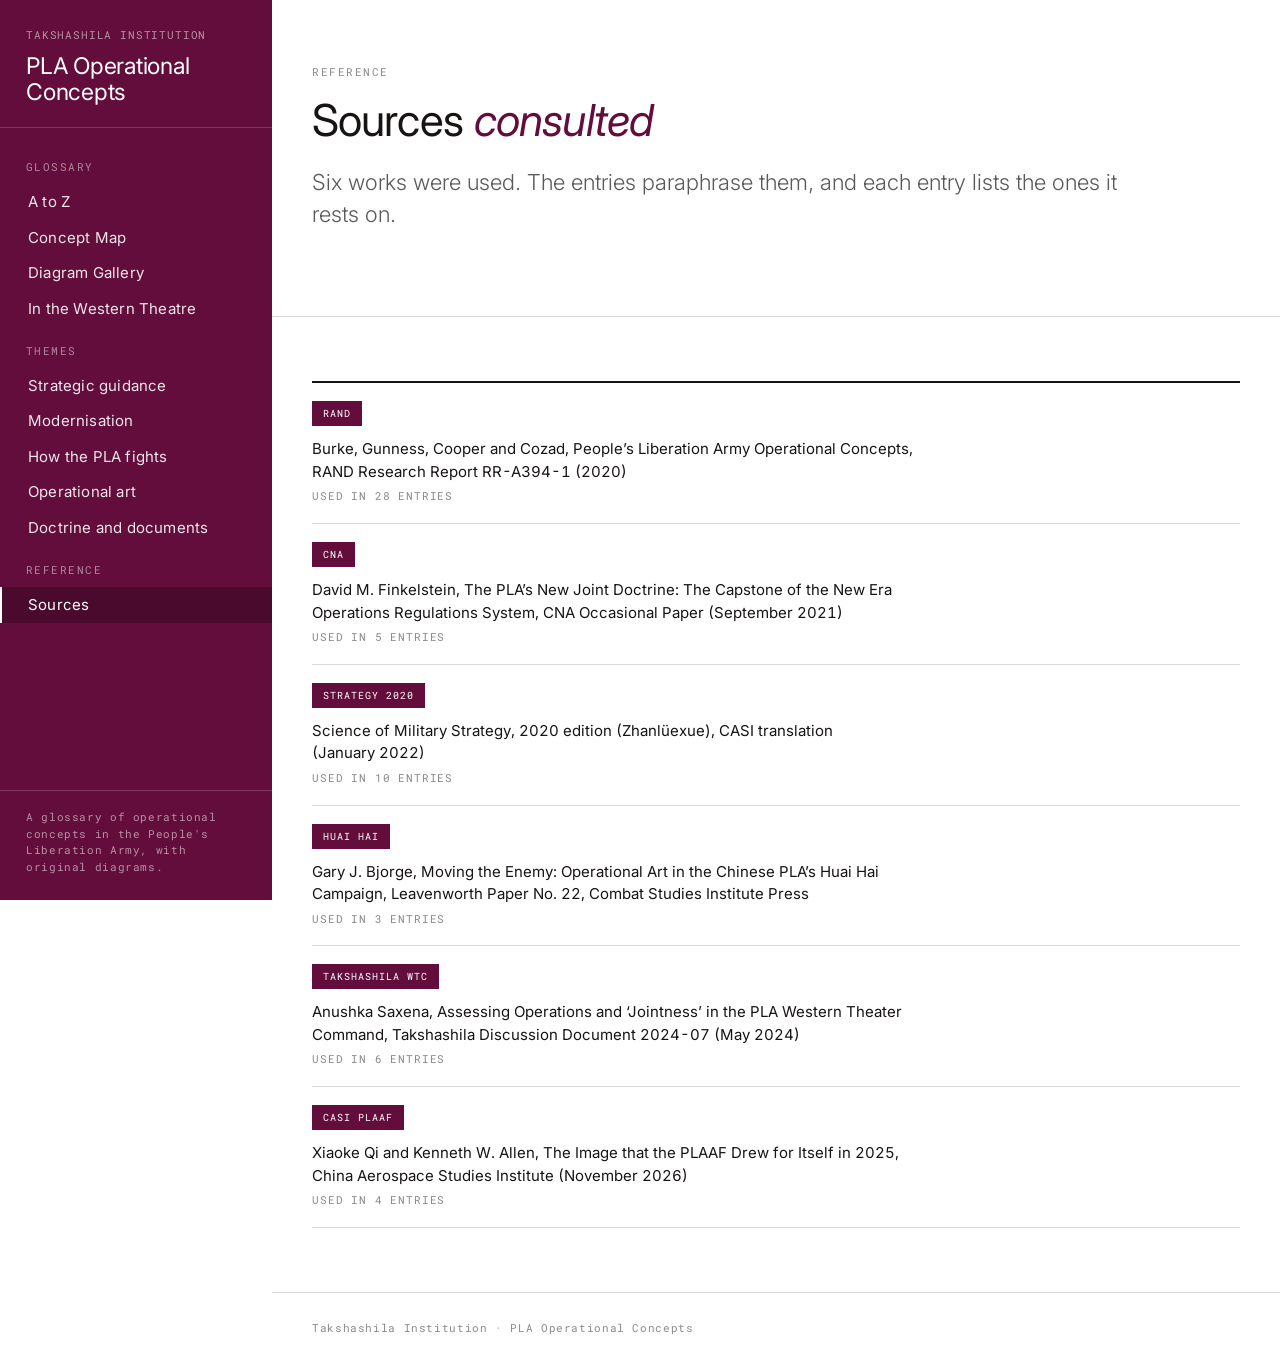
==== sources.html @ 5e5c1713 "Add files via upload" ====
<!doctype html>
<html lang="en-GB">
<head>
<meta charset="utf-8">
<meta name="viewport" content="width=device-width, initial-scale=1">
<title>Sources · PLA Operational Concepts</title>
<meta name="description" content="Sources used for the PLA operational concepts glossary.">
<link rel="preconnect" href="https://fonts.googleapis.com">
<link rel="preconnect" href="https://fonts.gstatic.com" crossorigin>
<link href="https://fonts.googleapis.com/css2?family=Inter:wght@300;400;500;600&family=Roboto+Mono:wght@400&family=Noto+Sans+SC:wght@400&display=swap" rel="stylesheet">
<link rel="stylesheet" href="assets/style.css">
</head>
<body data-page="sources">
<main>

<header class="band"><div class="wrap">
<div class="eyebrow">Reference</div>
<h1 class="h-sec" style="max-width:20ch">Sources <em>consulted</em></h1>
<p class="lede" style="margin-top:24px">Six works were used. The entries paraphrase them, and each entry lists the ones it rests on.</p>
</div></header>
<section class="band"><div class="wrap"><div class="rows" id="srcs" style="display:block"></div></div></section>
<script>
document.addEventListener('DOMContentLoaded', function () {
  var h = '';
  Object.keys(SOURCES).forEach(function (k) {
    var n = CONCEPTS.filter(function (c) { return c.src.indexOf(k) > -1; });
    h += '<div id="' + k + '" style="display:grid;grid-template-columns:1fr auto;gap:20px;padding:18px 0;border-bottom:1px solid var(--ink-20)"><div><span class="tag wine">' + SOURCES[k].short + '</span><p style="margin:12px 0 6px;max-width:70ch">' + SOURCES[k].title + '</p><p class="meta" style="margin:0">Used in ' + n.length + ' entries</p></div></div>';
  });
  document.getElementById('srcs').innerHTML = h;
});
</script>

</main>
<script src="assets/concepts.js"></script>
<script src="assets/diagrams.js"></script>
<script src="assets/app.js"></script>
</body>
</html>
---- assets/style.css ----
/* Counterparts: PLA and Indian defence study desk
   Visual system follows the Takshashila design language:
   wine + marigold, warm paper, hairline rules, no radius, no shadow. */

:root {
  --wine: #620d3c;
  --wine-dark: #4a0a2e;
  --wine-soft: #f5e6ec;
  --gold: #f1a222;
  --gold-soft: #fcf0d9;

  --paper: #ffffff;
  --deep: #f7f5f2;
  --ink: #171413;
  --ink-70: rgba(23, 20, 19, 0.70);
  --ink-50: rgba(23, 20, 19, 0.50);
  --ink-20: rgba(23, 20, 19, 0.16);
  --ink-10: rgba(23, 20, 19, 0.08);

  --cat-1: #620d3c;
  --cat-2: #f1a222;
  --cat-3: #2f6b6b;
  --cat-4: #b8809f;
  --positive: #2f6b4a;
  --negative: #a3282d;

  --sans: Inter, -apple-system, BlinkMacSystemFont, system-ui, "PingFang SC", "Noto Sans SC", "Microsoft YaHei", sans-serif;
  --mono: "Roboto Mono", ui-monospace, SFMono-Regular, Menlo, monospace;

  --max: 1240px;
  --pad-x: 40px;
  --side: 272px;
  --rule: 1px solid var(--ink-20);
}

@media (max-width: 960px) { :root { --pad-x: 24px; } }
@media (max-width: 560px) { :root { --pad-x: 18px; } }

* { box-sizing: border-box; }
html { scroll-behavior: smooth; }
body {
  margin: 0;
  font-family: var(--sans);
  font-size: 15px;
  line-height: 1.5;
  color: var(--ink);
  background: var(--paper);
  font-variant-numeric: tabular-nums lining-nums;
  -webkit-font-smoothing: antialiased;
}
h1, h2, h3, h4 { font-weight: 400; margin: 0; text-wrap: balance; }
p { margin: 0 0 1em; text-wrap: pretty; }
a { color: inherit; }
img { max-width: 100%; display: block; }
button { font: inherit; color: inherit; cursor: pointer; }
em.w, h1 em, h2 em, h3 em { font-style: italic; color: var(--wine); }
:focus-visible { outline: 2px solid var(--wine); outline-offset: 2px; }
.zh { font-family: "PingFang SC", "Noto Sans SC", "Microsoft YaHei", var(--sans); }

/* ---------- shell ---------- */
.side {
  position: fixed; inset: 0 auto 0 0; width: var(--side);
  background: var(--wine); color: #fff; overflow-y: auto;
  display: flex; flex-direction: column; z-index: 20;
}
.brand { display: block; padding: 28px 26px 22px; text-decoration: none; border-bottom: 1px solid rgba(255,255,255,0.18); }
.brand .mono { display: block; margin-bottom: 10px; color: rgba(255,255,255,0.55); }
.brand strong { display: block; font-weight: 400; font-size: 23px; line-height: 1.12; letter-spacing: -0.01em; }
.menu-btn { display: none; }
.nav { padding: 14px 0 20px; flex: 1; }
.nav .grp { font-family: var(--mono); font-size: 10.5px; letter-spacing: 0.14em; text-transform: uppercase; color: rgba(255,255,255,0.5); padding: 18px 26px 8px; }
.nav a {
  display: block; padding: 8px 26px; font-family: var(--sans); font-size: 15px; font-weight: 400;
  line-height: 1.3; letter-spacing: 0.2px; text-transform: none; text-decoration: none;
  color: rgba(255,255,255,0.9); border-left: 2px solid transparent; transition: background .15s ease;
}
.nav a:hover { background: var(--wine-dark); color: #fff; }
.nav a[aria-current="page"] { background: var(--wine-dark); color: #fff; border-left-color: #fff; }
.side-foot { padding: 18px 26px 24px; border-top: 1px solid rgba(255,255,255,0.18); font-family: var(--mono); font-size: 10.5px; letter-spacing: 0.06em; color: rgba(255,255,255,0.55); line-height: 1.6; }

main { margin-left: var(--side); min-width: 0; }
.wrap { max-width: var(--max); margin: 0 auto; }
.band { padding: 64px var(--pad-x); border-bottom: var(--rule); }
.band.deep { background: var(--deep); }
.band.ink { background: var(--ink); color: rgba(255,255,255,0.85); border-bottom-color: rgba(255,255,255,0.18); }
.band.wine { background: var(--wine); color: rgba(255,255,255,0.85); border-bottom-color: rgba(255,255,255,0.18); }
.band.tight { padding-top: 40px; padding-bottom: 40px; }
@media (max-width: 560px) { .band { padding-top: 44px; padding-bottom: 44px; } }

.mono, .eyebrow, .meta { font-family: var(--mono); font-weight: 400; }
.eyebrow { font-size: 11px; letter-spacing: 0.14em; text-transform: uppercase; color: var(--ink-50); margin-bottom: 16px; }
.ink .eyebrow, .wine .eyebrow { color: rgba(255,255,255,0.55); }
.meta { font-size: 10.5px; letter-spacing: 0.08em; text-transform: uppercase; color: var(--ink-50); }

.display { font-size: 72px; line-height: 0.98; letter-spacing: -0.025em; }
.h-page { font-size: 40px; line-height: 1.2; letter-spacing: -0.02em; }
.h-sec { font-size: 44px; line-height: 1.05; letter-spacing: -0.02em; }
.h-feat { font-size: 28px; line-height: 1.15; letter-spacing: -0.01em; font-weight: 500; }
.h-card { font-size: 21px; line-height: 1.2; letter-spacing: -0.005em; font-weight: 500; }
.lede { font-size: 22px; font-weight: 300; line-height: 1.45; color: var(--ink-70); max-width: 62ch; }
.ink .lede, .wine .lede { color: rgba(255,255,255,0.85); }
@media (max-width: 960px) { .display { font-size: 48px; } }
@media (max-width: 560px) { .display { font-size: 44px; } .h-sec { font-size: 32px; } .lede { font-size: 18px; } .h-page { font-size: 32px; } }

.prose { max-width: 68ch; color: var(--ink-70); }
.prose p { margin-bottom: 1.1em; }
.prose strong { color: var(--ink); font-weight: 500; }
.sec-head { display: flex; justify-content: space-between; align-items: baseline; gap: 24px; margin-bottom: 32px; flex-wrap: wrap; }
.sec-head .sub { max-width: 60ch; color: var(--ink-70); margin-top: 14px; }
.link-cta { font-family: var(--mono); font-size: 12px; letter-spacing: 0.1em; text-transform: uppercase; text-decoration: none; border-bottom: 1px solid currentColor; padding-bottom: 2px; }
.link-cta:hover { color: var(--wine); }

/* ---------- grids ---------- */
.split { display: grid; grid-template-columns: 7fr 5fr; gap: 56px; align-items: start; }
.split.rev { grid-template-columns: 5fr 7fr; }
@media (max-width: 960px) { .split, .split.rev { grid-template-columns: 1fr; gap: 32px; } }

.rgrid { display: grid; border-top: var(--rule); border-left: var(--rule); }
.rgrid > * { border-right: var(--rule); border-bottom: var(--rule); padding: 28px 30px; background: var(--paper); transition: background .15s ease; }
.rgrid.c2 { grid-template-columns: repeat(2, 1fr); }
.rgrid.c3 { grid-template-columns: repeat(3, 1fr); }
.rgrid.c4 { grid-template-columns: repeat(4, 1fr); }
a.cell, button.cell { text-decoration: none; text-align: left; display: block; border-top: 0; border-left: 0; }
.rgrid > a:hover, .rgrid > button:hover, .card:hover { background: var(--deep); }
@media (max-width: 960px) { .rgrid.c4 { grid-template-columns: repeat(2, 1fr); } .rgrid.c3 { grid-template-columns: repeat(2, 1fr); } }
@media (max-width: 560px) { .rgrid.c4, .rgrid.c3, .rgrid.c2 { grid-template-columns: 1fr; } .rgrid > * { padding: 22px 20px; } }

.cards { display: grid; gap: 20px; grid-template-columns: repeat(auto-fill, minmax(290px, 1fr)); }
.card { border: var(--rule); background: var(--paper); padding: 28px 30px; transition: background .15s ease; display: block; text-decoration: none; text-align: left; }
.card .meta { margin-bottom: 14px; display: block; }
.card p { color: var(--ink-70); font-size: 14.5px; line-height: 1.6; margin: 10px 0 0; }
.card .foot { margin-top: 18px; padding-top: 12px; border-top: var(--rule); font-family: var(--mono); font-size: 10.5px; letter-spacing: 0.08em; text-transform: uppercase; color: var(--ink-50); display: flex; justify-content: space-between; gap: 12px; }
@media (max-width: 560px) { .card { padding: 22px 20px; } }

.kpi .fig { font-size: 44px; line-height: 1; letter-spacing: -0.02em; font-weight: 400; }
.kpi .lab { font-family: var(--mono); font-size: 11px; letter-spacing: 0.08em; text-transform: uppercase; color: var(--ink-50); margin-top: 12px; }
.kpi .vs { font-size: 14px; color: var(--ink-70); margin-top: 6px; }
.ink .kpi .fig, .wine .kpi .fig { color: var(--gold); }

/* ---------- tags, buttons, tables ---------- */
.tag { display: inline-block; font-family: var(--mono); font-size: 10px; letter-spacing: 0.1em; text-transform: uppercase; padding: 4px 10px; border: var(--rule); background: transparent; color: var(--ink); }
.tag.wine { background: var(--wine); color: #fff; border-color: var(--wine); }
.tag.gold { background: var(--gold); color: var(--ink); border-color: var(--gold); font-weight: 600; }
.btn { font-family: var(--mono); font-size: 12px; letter-spacing: 0.1em; text-transform: uppercase; padding: 14px 28px; border: none; background: var(--wine); color: #fff; cursor: pointer; text-decoration: none; display: inline-block; }
.btn:hover { background: var(--wine-dark); }
.btn.ghost { background: transparent; color: var(--ink); border: var(--rule); }
.btn.ghost:hover { background: var(--deep); }
.btn.sm { padding: 9px 16px; font-size: 11px; }
.btn.gold { background: var(--gold); color: var(--ink); font-weight: 600; }
.btn[aria-pressed="true"], .btn.on { background: var(--wine); color: #fff; border-color: var(--wine); }

.rows { border-top: 2px solid var(--ink); }
.rows > * { display: grid; grid-template-columns: 1fr auto; gap: 20px; align-items: baseline; padding: 14px 0; border-bottom: var(--rule); }

.deftable { display: grid; grid-template-columns: 150px 1fr; gap: 10px 20px; margin: 0; }
.deftable dt { font-family: var(--mono); font-size: 10.5px; letter-spacing: 0.08em; text-transform: uppercase; color: var(--ink-50); padding-top: 3px; }
.deftable dd { margin: 0; }

table.data { border-collapse: collapse; width: 100%; font-variant-numeric: tabular-nums; }
table.data th { font-family: var(--mono); font-size: 10.5px; text-transform: uppercase; letter-spacing: 0.08em; color: var(--ink-50); font-weight: 400; text-align: left; border-bottom: var(--rule); padding: 10px 14px 10px 0; }
table.data td { font-size: 14px; border-bottom: var(--rule); padding: 12px 14px 12px 0; vertical-align: top; }
table.data td.num, table.data th.num { text-align: right; }
.scroll-x { overflow-x: auto; }

.aside { border-left: 2px solid var(--wine); padding: 4px 0 4px 28px; color: var(--ink-70); max-width: 64ch; }
.aside strong { color: var(--ink); font-weight: 500; }
.notice { border: var(--rule); border-left: 2px solid var(--gold); background: var(--gold-soft); padding: 18px 22px; font-size: 14.5px; color: var(--ink); }
.notice .meta { display: block; margin-bottom: 8px; color: var(--ink-70); }

.stripe { background: repeating-linear-gradient(135deg, rgba(23,20,19,0.04) 0 8px, rgba(23,20,19,0.09) 8px 16px); position: relative; min-height: 180px; }
.stripe::after { content: attr(data-cap); position: absolute; left: 12px; bottom: 10px; font-family: var(--mono); font-size: 10.5px; letter-spacing: 0.08em; text-transform: uppercase; color: var(--ink-50); }

/* ---------- figures / photos ---------- */
.photo { margin: 0; position: relative; }
.photo .frame { aspect-ratio: 3 / 2; overflow: hidden; background: var(--deep); position: relative; cursor: zoom-in; }
.photo img { width: 100%; height: 100%; object-fit: cover; }
.photo figcaption { font-family: var(--mono); font-size: 10px; letter-spacing: 0.06em; color: var(--ink-50); padding-top: 8px; line-height: 1.5; }
.photo figcaption a { text-decoration: underline; }
.photo.wide .frame { aspect-ratio: 16 / 9; }
.photo.tall .frame { aspect-ratio: 4 / 5; }
dialog.lb { border: 1px solid var(--ink-20); padding: 0; max-width: min(1100px, 94vw); background: var(--paper); }
dialog.lb::backdrop { background: rgba(23,20,19,0.72); }
dialog.lb img { max-height: 78vh; width: auto; margin: 0 auto; }
dialog.lb .cap { padding: 14px 20px; font-family: var(--mono); font-size: 11px; color: var(--ink-70); display: flex; justify-content: space-between; gap: 16px; align-items: center; }

/* ---------- carousel ---------- */
.carousel { border: var(--rule); background: var(--paper); }
.car-view { overflow: hidden; }
.car-track { display: flex; transition: transform .35s ease; }
.car-slide { flex: 0 0 100%; display: grid; grid-template-columns: 5fr 7fr; min-height: 380px; }
.car-slide .txt { padding: 40px 44px; display: flex; flex-direction: column; justify-content: center; border-right: var(--rule); }
.car-slide .txt h3 { font-size: 30px; line-height: 1.12; letter-spacing: -0.01em; font-weight: 500; margin-bottom: 14px; }
.car-slide .txt p { color: var(--ink-70); }
.car-slide .pic { position: relative; background: var(--deep); min-height: 260px; }
.car-slide .pic img { position: absolute; inset: 0; width: 100%; height: 100%; object-fit: cover; }
.car-slide .pic .cap { position: absolute; left: 0; bottom: 0; right: 0; padding: 8px 12px; font-family: var(--mono); font-size: 10px; letter-spacing: 0.05em; color: #fff; background: rgba(23,20,19,0.62); }
.car-slide .pic .cap a { color: #fff; }
.car-ctl { display: flex; justify-content: space-between; align-items: center; border-top: var(--rule); padding: 0 0 0 20px; }
.car-dots { display: flex; gap: 8px; }
.car-dots button { width: 22px; height: 6px; border: 0; padding: 0; background: var(--ink-20); }
.car-dots button[aria-current="true"] { background: var(--wine); }
.car-ctl .arrows { display: flex; }
.car-ctl .arrows button { width: 56px; height: 52px; border: 0; border-left: var(--rule); background: transparent; font-family: var(--mono); font-size: 16px; }
.car-ctl .arrows button:hover { background: var(--deep); }
@media (max-width: 800px) { .car-slide { grid-template-columns: 1fr; } .car-slide .txt { border-right: 0; border-bottom: var(--rule); padding: 28px 22px; } .car-slide .pic { min-height: 220px; } }

/* ---------- tabs ---------- */
.tabs-bar { display: flex; flex-wrap: wrap; border-bottom: var(--rule); gap: 0; margin-bottom: 28px; }
.tabs-bar button { background: transparent; border: 0; border-bottom: 2px solid transparent; padding: 12px 20px 12px 0; margin-right: 20px; font-size: 15px; color: var(--ink-70); margin-bottom: -1px; }
.tabs-bar button[aria-selected="true"] { color: var(--ink); border-bottom-color: var(--wine); }
.tabs-bar button:hover { color: var(--wine); }

/* ---------- paired tree ---------- */
.pt-tools { display: flex; flex-wrap: wrap; gap: 12px; align-items: center; margin-bottom: 20px; }
.pt-tools input[type="search"] { font-family: var(--sans); font-size: 14px; padding: 10px 14px; border: var(--rule); background: var(--paper); min-width: 260px; flex: 1 1 260px; max-width: 420px; border-radius: 0; }
.pt-legend { display: flex; gap: 20px; flex-wrap: wrap; font-family: var(--mono); font-size: 10.5px; letter-spacing: 0.06em; text-transform: uppercase; color: var(--ink-50); margin-left: auto; }
.pt-cols { display: grid; grid-template-columns: 1fr 1fr; border: var(--rule); }
.pt-col { min-width: 0; }
.pt-col + .pt-col { border-left: var(--rule); }
.pt-head { padding: 18px 22px 14px; border-bottom: 2px solid var(--ink); position: sticky; top: 0; background: var(--paper); z-index: 2; }
.pt-head h3 { font-size: 20px; font-weight: 500; letter-spacing: -0.005em; }
.pt-head .meta { display: block; margin-top: 4px; }
.pt-scroll { max-height: 640px; overflow: auto; padding: 8px 0 16px; }
.pt ul { list-style: none; margin: 0; padding: 0; }
.pt ul ul { margin-left: 19px; border-left: 1px solid var(--ink-20); }
.pt li[hidden] { display: none; }
.pt .row { display: flex; align-items: stretch; }
.pt .tg { width: 28px; flex: 0 0 28px; align-self: flex-start; padding: 8px 0; border: 0; background: transparent; font-family: var(--mono); font-size: 13px; color: var(--ink-50); }
.pt .tg:hover { color: var(--wine); }
.pt .tg.empty { visibility: hidden; }
.pt .nd { flex: 1; min-width: 0; display: grid; grid-template-columns: auto 1fr auto; gap: 10px; align-items: baseline; text-align: left; padding: 8px 14px 8px 4px; border: 0; border-left: 2px solid transparent; background: transparent; transition: background .15s ease; }
.pt .nd:hover { background: var(--deep); }
.pt .nd .code { font-family: var(--mono); font-size: 10.5px; letter-spacing: 0.06em; color: var(--wine); white-space: nowrap; }
.pt .nd .nm { font-size: 14px; line-height: 1.3; }
.pt .nd .nm .zh { display: block; font-size: 12px; color: var(--ink-50); margin-top: 1px; }
.pt .nd .mk { font-family: var(--mono); font-size: 12px; color: var(--wine); min-width: 14px; text-align: right; }
.pt .nd.sel { background: var(--wine-soft); border-left-color: var(--wine); }
.pt .nd.cp { background: var(--gold-soft); border-left-color: var(--gold); }
.pt .nd.sel:hover, .pt .nd.cp:hover { filter: brightness(0.98); }
.pt-detail { margin-top: 28px; border-top: 2px solid var(--ink); display: grid; grid-template-columns: 7fr 5fr; gap: 0; }
.pt-detail > div { padding: 28px 32px 28px 0; min-width: 0; }
.pt-detail > div + div { padding: 28px 0 28px 32px; border-left: var(--rule); }
.pt-detail h3 { font-size: 28px; line-height: 1.12; letter-spacing: -0.01em; font-weight: 500; margin: 6px 0 4px; }
.pt-detail .zhline { color: var(--ink-50); font-size: 15px; margin-bottom: 16px; }
.pt-detail .desc { color: var(--ink-70); max-width: 62ch; }
.pt-detail .chips { display: flex; flex-wrap: wrap; gap: 8px; margin-top: 16px; }
.pt-detail .chips button { font-family: var(--sans); font-size: 12.5px; padding: 5px 10px; border: var(--rule); background: transparent; }
.pt-detail .chips button:hover { background: var(--deep); }
.cpcard { border: var(--rule); padding: 16px 18px; margin-top: 12px; background: var(--paper); text-align: left; width: 100%; display: block; transition: background .15s ease; }
.cpcard:hover { background: var(--deep); }
.cpcard .meta { display: block; margin-bottom: 6px; }
.cpcard .t { font-weight: 500; font-size: 16px; }
.cpcard p { margin: 8px 0 0; font-size: 13.5px; color: var(--ink-70); line-height: 1.55; }
.none-card { border: 1px dashed var(--ink-20); padding: 16px 18px; margin-top: 12px; color: var(--ink-70); font-size: 14px; }
@media (max-width: 960px) {
  .pt-cols { grid-template-columns: 1fr; }
  .pt-col + .pt-col { border-left: 0; border-top: var(--rule); }
  .pt-detail { grid-template-columns: 1fr; }
  .pt-detail > div, .pt-detail > div + div { padding: 24px 0; border-left: 0; }
  .pt-detail > div + div { border-top: var(--rule); }
  .pt-scroll { max-height: 460px; }
  .pt-legend { margin-left: 0; }
}

/* ---------- charts ---------- */
.chart { margin: 0; }
.chart .ctitle { font-size: 20px; font-weight: 500; margin-bottom: 4px; }
.bars { margin-top: 26px; position: relative; }
.bar-row { display: grid; grid-template-columns: 70px 1fr; gap: 14px; align-items: center; margin-bottom: 14px; }
.bar-row .lab { font-family: var(--mono); font-size: 11px; letter-spacing: 0.08em; text-transform: uppercase; color: var(--ink-50); }
.bar-track { position: relative; height: 38px; border-left: 1px solid var(--ink-20); background: linear-gradient(to right, transparent calc(25% - 1px), var(--ink-10) calc(25% - 1px), var(--ink-10) 25%, transparent 25%, transparent calc(50% - 1px), var(--ink-10) calc(50% - 1px), var(--ink-10) 50%, transparent 50%, transparent calc(75% - 1px), var(--ink-10) calc(75% - 1px), var(--ink-10) 75%, transparent 75%); }
.bar { height: 100%; width: 0; transition: width .6s ease; display: flex; align-items: center; justify-content: flex-end; }
.bar.cn { background: var(--cat-1); }
.bar.in { background: var(--cat-2); }
.bar-val { position: absolute; top: 50%; transform: translateY(-50%); font-size: 15px; font-weight: 500; padding-left: 10px; white-space: nowrap; }
.chart .csrc { font-family: var(--mono); font-size: 10px; letter-spacing: 0.04em; color: var(--ink-50); margin-top: 18px; line-height: 1.6; }
.chart .cnote { margin-top: 16px; padding-left: 18px; border-left: 2px solid var(--wine); color: var(--ink-70); font-size: 14px; max-width: 60ch; }

/* ---------- ladder ---------- */
.ladder { border: var(--rule); }
.lad-head, .lad-row { display: grid; grid-template-columns: 0.55fr 1fr 1fr; }
.lad-head > div { padding: 12px 20px; border-bottom: 2px solid var(--ink); font-family: var(--mono); font-size: 10.5px; letter-spacing: 0.08em; text-transform: uppercase; color: var(--ink-50); }
.lad-row { width: 100%; text-align: left; border: 0; border-bottom: var(--rule); background: var(--paper); padding: 0; transition: background .15s ease; }
.lad-row:last-child { border-bottom: 0; }
.lad-row:hover { background: var(--deep); }
.lad-row[aria-pressed="true"] { background: var(--wine-soft); border-left: 2px solid var(--wine); }
.lad-row > div { padding: 16px 20px; border-left: var(--rule); }
.lad-row > div:first-child { border-left: 0; }
.lad-row .lv { font-family: var(--mono); font-size: 11px; letter-spacing: 0.08em; text-transform: uppercase; color: var(--wine); }
.lad-row .t { font-weight: 500; font-size: 15px; }
.lad-row .s { font-size: 13px; color: var(--ink-70); margin-top: 2px; }
.lad-detail { margin-top: 28px; border-top: 2px solid var(--ink); display: grid; grid-template-columns: 1fr 1fr; }
.lad-detail > div { padding: 26px 32px 26px 0; }
.lad-detail > div + div { padding: 26px 0 26px 32px; border-left: var(--rule); }
@media (max-width: 800px) { .lad-head { display: none; } .lad-row { grid-template-columns: 1fr; } .lad-row > div { border-left: 0; padding: 10px 18px; } .lad-detail { grid-template-columns: 1fr; } .lad-detail > div, .lad-detail > div + div { padding: 20px 0; border-left: 0; } }
select.sel { font-family: var(--sans); font-size: 14px; padding: 10px 14px; border: var(--rule); background: var(--paper); border-radius: 0; min-width: 220px; }

/* ---------- timeline ---------- */
.tl { position: relative; border-top: 2px solid var(--ink); }
.tl-item { display: grid; grid-template-columns: 110px 1fr 1fr; gap: 0; border-bottom: var(--rule); }
.tl-item > div { padding: 18px 22px; }
.tl-item .yr { font-family: var(--mono); font-size: 12px; letter-spacing: 0.06em; color: var(--wine); padding-left: 0; }
.tl-item .cn, .tl-item .in { border-left: var(--rule); }
.tl-item .empty { color: var(--ink-20); }
.tl-item h4 { font-size: 16px; font-weight: 500; margin-bottom: 4px; }
.tl-item p { margin: 0; font-size: 13.5px; color: var(--ink-70); line-height: 1.55; }
.tl-item.hide-cn .cn > *, .tl-item.hide-in .in > * { display: none; }
.tl-item.dim { display: none; }
.tl-cols { display: grid; grid-template-columns: 110px 1fr 1fr; }
.tl-cols > div { padding: 10px 22px; font-family: var(--mono); font-size: 10.5px; letter-spacing: 0.08em; text-transform: uppercase; color: var(--ink-50); }
.tl-cols > div:first-child { padding-left: 0; }
@media (max-width: 800px) { .tl-item, .tl-cols { grid-template-columns: 74px 1fr; } .tl-item .in { grid-column: 2; border-left: 0; padding-top: 0; } .tl-item .cn { border-left: 0; } .tl-cols { display: none; } }
.pill-row { display: flex; gap: 8px; flex-wrap: wrap; }

/* ---------- cartogram ---------- */
.carto { display: grid; grid-template-columns: repeat(6, 1fr); grid-template-rows: repeat(5, 74px); gap: 0; border: var(--rule); background: var(--paper); }
.carto button { border: 0; border-right: var(--rule); border-bottom: var(--rule); background: var(--paper); text-align: left; padding: 12px 14px; transition: background .15s ease; position: relative; }
.carto button:hover { background: var(--deep); }
.carto button[aria-pressed="true"] { background: var(--wine); color: #fff; }
.carto button .meta { color: inherit; opacity: .6; display: block; }
.carto button b { font-weight: 500; font-size: 15px; display: block; margin-top: 2px; }
.carto .ghostcell { background: repeating-linear-gradient(135deg, rgba(23,20,19,0.03) 0 8px, rgba(23,20,19,0.07) 8px 16px); border-right: var(--rule); border-bottom: var(--rule); }
@media (max-width: 560px) { .carto { grid-template-rows: repeat(5, 84px); } .carto button { padding: 8px 8px; } .carto button b { font-size: 13px; } }

/* ---------- study tools ---------- */
.flash { border: var(--rule); min-height: 280px; display: grid; }
.flash button.face { border: 0; background: var(--paper); padding: 40px 44px; text-align: left; display: flex; flex-direction: column; justify-content: center; gap: 12px; min-height: 280px; }
.flash button.face:hover { background: var(--deep); }
.flash .q { font-size: 32px; line-height: 1.12; letter-spacing: -0.015em; }
.flash .a { font-size: 17px; color: var(--ink-70); max-width: 60ch; }
.flash-ctl { display: flex; gap: 10px; align-items: center; margin-top: 16px; flex-wrap: wrap; }
.quiz-opt { display: block; width: 100%; text-align: left; border: var(--rule); background: var(--paper); padding: 14px 18px; margin-bottom: -1px; transition: background .15s ease; font-size: 15px; }
.quiz-opt:hover { background: var(--deep); }
.quiz-opt.right { background: var(--wine-soft); border-color: var(--wine); }
.quiz-opt.wrong { background: var(--paper); border-color: var(--negative); text-decoration: line-through; color: var(--ink-50); }
.glos-item { display: grid; grid-template-columns: 1.2fr 1fr 2fr; gap: 20px; padding: 14px 0; border-bottom: var(--rule); align-items: baseline; }
.glos-item .z { font-size: 18px; }
.glos-item .py { font-family: var(--mono); font-size: 11px; letter-spacing: 0.04em; color: var(--ink-50); }
.glos-item .d { font-size: 14px; color: var(--ink-70); }
@media (max-width: 800px) { .glos-item { grid-template-columns: 1fr; gap: 4px; } }
input.search { font-family: var(--sans); font-size: 14px; padding: 12px 14px; border: var(--rule); background: var(--paper); width: 100%; max-width: 480px; border-radius: 0; }

/* ---------- equipment ---------- */
.eq { display: grid; grid-template-columns: 1fr 1fr; border: var(--rule); margin-bottom: 28px; }
.eq > div { padding: 24px 28px; min-width: 0; }
.eq > div + div { border-left: var(--rule); }
.eq .side-h { font-family: var(--mono); font-size: 10.5px; letter-spacing: 0.1em; text-transform: uppercase; color: var(--wine); margin-bottom: 12px; display: block; }
.eq h4 { font-size: 21px; font-weight: 500; letter-spacing: -0.005em; margin: 14px 0 6px; }
.eq .facts { margin: 14px 0 0; }
.eq .deftable { grid-template-columns: 104px 1fr; gap: 10px 16px; font-size: 14px; }
.eq-note { grid-column: 1 / -1; border-top: var(--rule); background: var(--deep); padding: 16px 28px !important; font-size: 14px; color: var(--ink-70); }
.eq-note strong { color: var(--ink); font-weight: 500; }
@media (max-width: 800px) { .eq { grid-template-columns: 1fr; } .eq > div + div { border-left: 0; border-top: var(--rule); } .eq > div { padding: 20px 18px; } }

.srcs li { margin-bottom: 10px; color: var(--ink-70); font-size: 14px; }
.srcs a { color: var(--ink); text-underline-offset: 3px; }
.srcs a:hover { color: var(--wine); }

footer.page-foot { padding: 28px var(--pad-x); font-family: var(--mono); font-size: 10.5px; letter-spacing: 0.06em; color: var(--ink-50); display: flex; justify-content: space-between; gap: 20px; flex-wrap: wrap; }

/* ---------- mobile shell ---------- */
@media (max-width: 960px) {
  .side { position: sticky; top: 0; inset: auto; width: 100%; height: auto; overflow: visible; flex-direction: column; }
  .brand { display: flex; align-items: center; justify-content: space-between; padding: 14px var(--pad-x); border-bottom: 0; }
  .brand .mono { display: none; }
  .brand strong { font-size: 18px; }
  .menu-btn { display: inline-block; font-family: var(--mono); font-size: 11px; letter-spacing: 0.1em; text-transform: uppercase; color: #fff; background: transparent; border: 1px solid rgba(255,255,255,0.4); padding: 8px 14px; }
  .nav, .side-foot { display: none; }
  .side.open .nav { display: block; max-height: 70vh; overflow-y: auto; border-top: 1px solid rgba(255,255,255,0.18); }
  .side.open .side-foot { display: block; }
  main { margin-left: 0; }
}

@media print { .side { display: none; } main { margin: 0; } }
@media (prefers-reduced-motion: reduce) { * { transition: none !important; scroll-behavior: auto !important; } }

/* ---------- late additions ---------- */
main { overflow-x: clip; }
.ssf { display: grid; grid-template-columns: 5fr 1fr 5fr; gap: 24px; align-items: stretch; }
.ssf .arrow { display: flex; align-items: center; justify-content: center; font-family: var(--mono); font-size: 28px; color: var(--wine); }
@media (max-width: 800px) { .ssf { grid-template-columns: 1fr; gap: 14px; } .ssf .arrow { transform: rotate(90deg); } }

.photo img[src$='.svg'] { object-fit: contain; background: #fff; }

/* ======================================================================
   Operational concepts glossary: additions
   ====================================================================== */
/* ---- SVG diagram classes ---- */
.diagram svg { width: 100%; height: auto; display: block; }
.diagram svg .l { fill: none; }
.f-wine { fill: var(--wine); } .f-wsoft { fill: var(--wine-soft); } .f-gold { fill: var(--gold); } .f-gsoft { fill: var(--gold-soft); }
.f-paper { fill: #fff; } .f-deep { fill: var(--deep); } .f-ink { fill: var(--ink); } .f-teal { fill: var(--cat-3); } .f-none { fill: none; } .f-grey { fill: rgba(23,20,19,0.38); }
.s-ink { stroke: var(--ink); stroke-width: 1.2; } .s-wine { stroke: var(--wine); stroke-width: 1.5; } .s-gold { stroke: var(--gold); stroke-width: 2.5; }
.s-rule { stroke: rgba(23,20,19,0.2); stroke-width: 1; } .s-grey { stroke: rgba(23,20,19,0.38); stroke-width: 1.2; } .s-none { stroke: none; }
.s-dash { stroke-dasharray: 4 4; }
.diagram svg text { font-family: var(--sans); fill: var(--ink); }
.diagram svg .t { font-size: 13px; } .diagram svg .t13 { font-size: 13px; } .diagram svg .t12 { font-size: 12px; }
.diagram svg .tb { font-size: 15px; font-weight: 500; } .diagram svg .tb13 { font-size: 13.5px; font-weight: 500; }
.diagram svg .t7 { font-size: 13px; fill: var(--ink-70); } .diagram svg .t7s { font-size: 12px; fill: var(--ink-70); }
.diagram svg .tz { font-size: 12px; fill: var(--ink-50); } .diagram svg .tw, .diagram svg .tb.tw, .diagram svg .tb13.tw { fill: #fff; }
.diagram svg .tw12 { font-size: 12px; fill: rgba(255,255,255,0.88); } .diagram svg .tz-w { font-size: 12px; fill: rgba(255,255,255,0.72); } .diagram svg .tw-z { font-size: 12px; fill: rgba(255,255,255,0.78); }
.diagram svg .tz-c { fill: var(--wine); font-size: 14px; }
.diagram svg .tm, .diagram svg .tm8, .diagram svg .tm9 { font-family: var(--mono); font-size: 10.5px; letter-spacing: 0.08em; text-transform: uppercase; fill: var(--ink-50); }
.diagram svg .tm8 { font-size: 9px; } .diagram svg .tm9 { font-size: 9px; fill: var(--ink); }
.diagram svg .num, .diagram svg .num13, .diagram svg .num-w { font-family: var(--mono); font-size: 22px; fill: var(--wine); } .diagram svg .num13 { font-size: 13px; letter-spacing: 0.06em; } .diagram svg .num-w { fill: #fff; }
.diagram svg .zh { font-family: "PingFang SC", "Noto Sans SC", "Microsoft YaHei", var(--sans); }
.diagram svg .w { fill: var(--wine); }
.diagram svg .alt { opacity: 0.72; }

/* ---- layout bits ---- */
.fig { margin: 0; border: var(--rule); background: var(--paper); padding: 22px 24px 18px; }
.fig .diagram { max-width: 760px; margin: 0 auto; }
.fig figcaption { margin-top: 14px; padding-top: 12px; border-top: var(--rule); font-family: var(--mono); font-size: 10.5px; letter-spacing: 0.06em; color: var(--ink-50); line-height: 1.6; display: flex; justify-content: space-between; gap: 16px; flex-wrap: wrap; }
.fig figcaption a { color: var(--ink); }
.fig[data-zoom] { cursor: zoom-in; }

.term-row { display: grid; grid-template-columns: 56px 1.1fr 2fr auto; gap: 20px; align-items: baseline; padding: 16px 0; border-bottom: var(--rule); text-decoration: none; transition: background .15s ease; }
.term-row:hover { background: var(--deep); }
.term-row .code { font-family: var(--mono); font-size: 11px; letter-spacing: 0.06em; color: var(--wine); padding-left: 4px; }
.term-row .nm { font-size: 18px; font-weight: 500; line-height: 1.25; }
.term-row .nm .zh { display: block; font-size: 13px; font-weight: 400; color: var(--ink-50); margin-top: 2px; }
.term-row .sh { color: var(--ink-70); font-size: 14px; line-height: 1.55; }
.term-row .tg { display: flex; gap: 8px; flex-wrap: wrap; justify-content: flex-end; }
.term-list { border-top: 2px solid var(--ink); }
@media (max-width: 800px) { .term-row { grid-template-columns: 44px 1fr; } .term-row .sh { grid-column: 2; } .term-row .tg { grid-column: 2; justify-content: flex-start; } }
.tag.dia::before { content: "◇ "; }

.def-split { display: grid; grid-template-columns: 5fr 7fr; gap: 56px; align-items: start; }
@media (max-width: 960px) { .def-split { grid-template-columns: 1fr; gap: 32px; } }
.def-zh { font-size: 30px; letter-spacing: 0.02em; line-height: 1.2; margin: 6px 0 4px; }
.def-py { font-family: var(--mono); font-size: 12px; letter-spacing: 0.06em; color: var(--ink-50); }
.srcs-line { display: flex; gap: 8px; flex-wrap: wrap; margin-top: 8px; }
.practice { border-left: 2px solid var(--gold); background: var(--gold-soft); padding: 16px 20px; margin: 22px 0; font-size: 14.5px; color: var(--ink); max-width: 64ch; }
.practice .meta { display: block; margin-bottom: 6px; color: var(--ink-70); }
.nav-pair { display: grid; grid-template-columns: 1fr 1fr; border-top: var(--rule); }
.nav-pair a { padding: 22px 0; text-decoration: none; display: block; transition: background .15s ease; }
.nav-pair a:hover { background: var(--deep); }
.nav-pair a + a { text-align: right; border-left: var(--rule); padding-left: 0; }
.nav-pair .t { font-size: 20px; font-weight: 500; display: block; margin-top: 6px; }

.feat { border: var(--rule); background: var(--paper); }
.feat-head { display: flex; justify-content: space-between; align-items: center; gap: 16px; padding: 14px 20px; border-bottom: var(--rule); }
.feat-body { padding: 18px 24px 8px; }
.feat-ctl { display: flex; justify-content: space-between; align-items: center; border-top: var(--rule); }
.feat-ctl .dots { display: flex; gap: 8px; padding-left: 20px; }
.feat-ctl .dots button { width: 22px; height: 6px; border: 0; padding: 0; background: var(--ink-20); }
.feat-ctl .dots button[aria-current="true"] { background: var(--wine); }
.feat-ctl .arrows { display: flex; }
.feat-ctl .arrows button { width: 56px; height: 52px; border: 0; border-left: var(--rule); background: transparent; font-family: var(--mono); font-size: 16px; }
.feat-ctl .arrows button:hover { background: var(--deep); }

.gal { display: grid; grid-template-columns: 1fr; gap: 36px; max-width: 880px; }
@media (max-width: 960px) { .gal { grid-template-columns: 1fr; } }

/* concept map */
.cmap { border: var(--rule); background: var(--paper); padding: 8px; overflow-x: auto; }
.cmap svg { min-width: 760px; width: 100%; height: auto; display: block; }
.cmap .node { cursor: pointer; }
.cmap .node rect { fill: #fff; stroke: var(--ink-20); stroke-width: 1; transition: fill .15s ease; }
.cmap .node:hover rect, .cmap .node:focus rect { fill: var(--deep); }
.cmap .node text { font-family: var(--sans); font-size: 11.5px; fill: var(--ink); pointer-events: none; }
.cmap .node.sel rect { fill: var(--wine-soft); stroke: var(--wine); stroke-width: 1.5; }
.cmap .node.rel rect { fill: var(--gold-soft); stroke: var(--gold); stroke-width: 1.5; }
.cmap .node.dim { opacity: .35; }
.cmap .edge { fill: none; stroke: rgba(23,20,19,0.22); stroke-width: 1; }
.cmap .edge.on { stroke: var(--wine); stroke-width: 1.8; }
.cmap .edge.dim { opacity: .2; }
.cmap .layer { font-family: var(--mono); font-size: 10.5px; letter-spacing: 0.1em; text-transform: uppercase; fill: var(--ink-50); }
.cmap .band { fill: var(--deep); }
.cmap .band.alt { fill: #fff; }

.diagram svg .halo { paint-order: stroke; stroke: #fff; stroke-width: 4px; stroke-linejoin: round; }
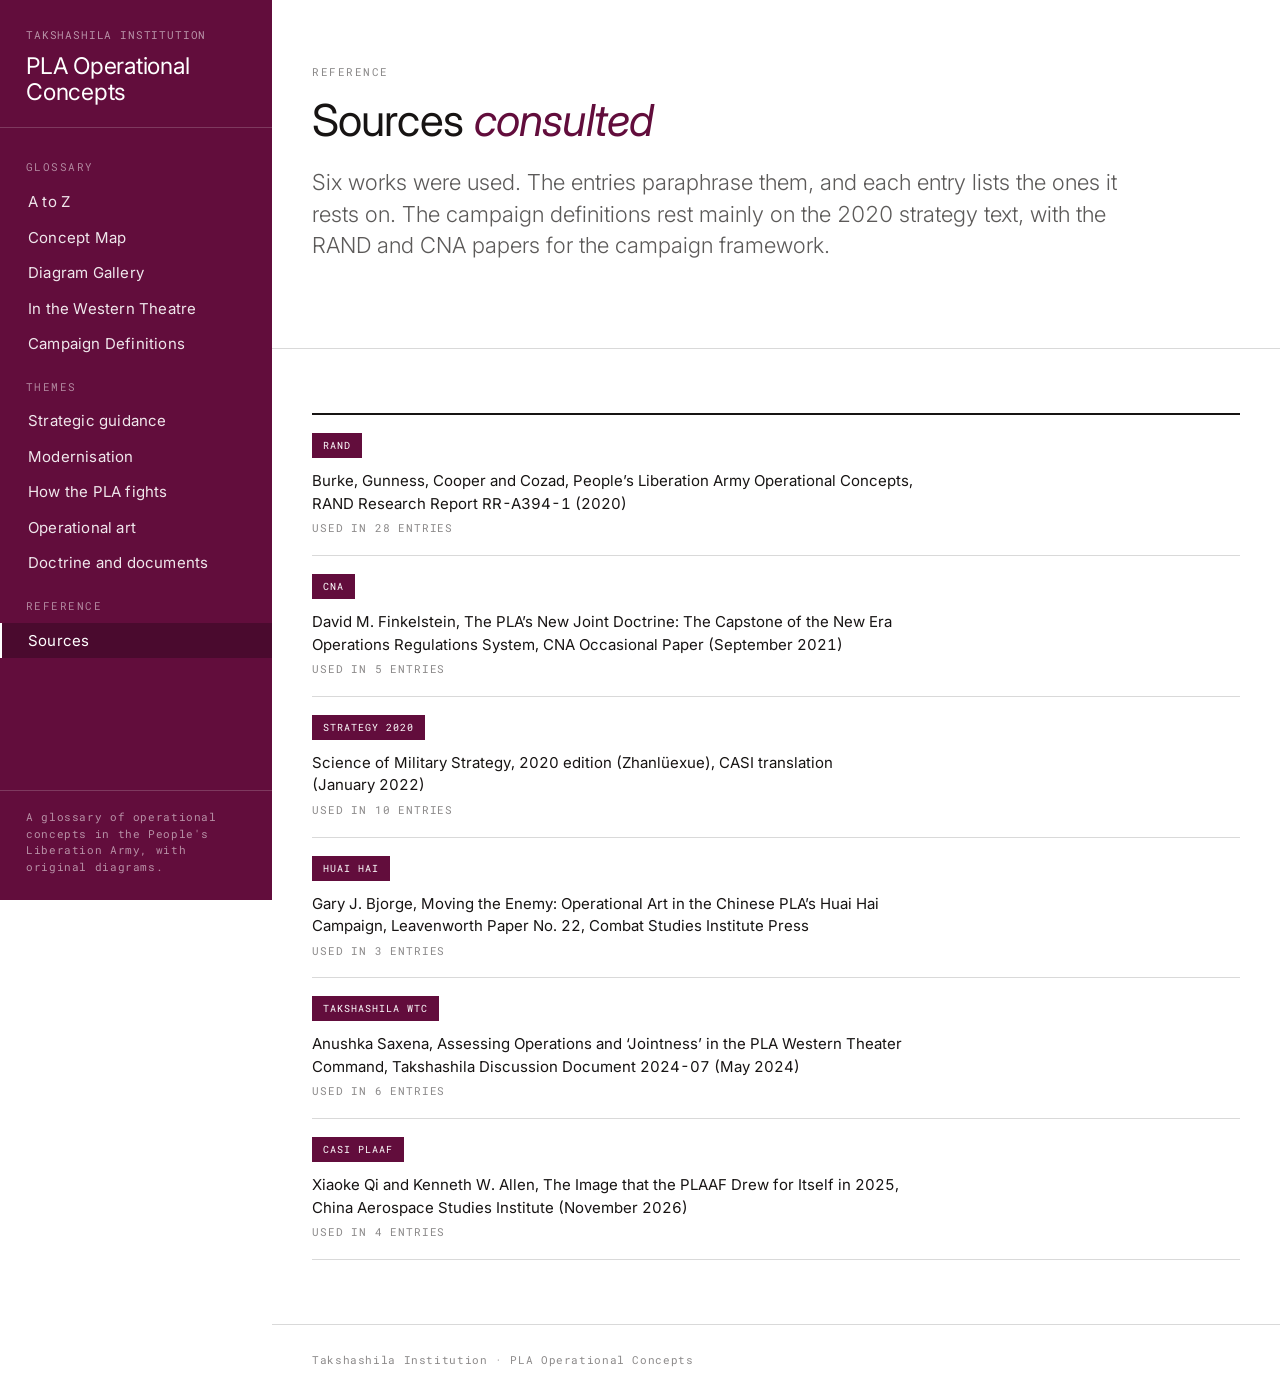
==== commit 95065580: "Add files via upload" ====
--- a/sources.html
+++ b/sources.html
@@ -16,7 +16,7 @@
 <header class="band"><div class="wrap">
 <div class="eyebrow">Reference</div>
 <h1 class="h-sec" style="max-width:20ch">Sources <em>consulted</em></h1>
-<p class="lede" style="margin-top:24px">Six works were used. The entries paraphrase them, and each entry lists the ones it rests on.</p>
+<p class="lede" style="margin-top:24px">Six works were used. The entries paraphrase them, and each entry lists the ones it rests on. The campaign definitions rest mainly on the 2020 strategy text, with the RAND and CNA papers for the campaign framework.</p>
 </div></header>
 <section class="band"><div class="wrap"><div class="rows" id="srcs" style="display:block"></div></div></section>
 <script>
--- a/assets/style.css
+++ b/assets/style.css
@@ -470,3 +470,27 @@
 .cmap .band.alt { fill: #fff; }
 
 .diagram svg .halo { paint-order: stroke; stroke: #fff; stroke-width: 4px; stroke-linejoin: round; }
+
+/* ---------- campaign definitions page ---------- */
+.lanes { border: var(--rule); }
+.lane-head, .lane { display: grid; grid-template-columns: 1.1fr 1.5fr 1.2fr 1.2fr; }
+.lane-head > div { padding: 12px 18px; border-bottom: 2px solid var(--ink); font-family: var(--mono); font-size: 10.5px; letter-spacing: 0.08em; text-transform: uppercase; color: var(--ink-50); }
+.lane > div { padding: 14px 18px; border-top: var(--rule); border-left: var(--rule); display: flex; flex-wrap: wrap; gap: 8px; align-content: flex-start; min-height: 64px; }
+.lane > div:first-child { border-left: 0; flex-direction: column; gap: 2px; }
+.lane .ln { font-weight: 500; font-size: 15px; }
+.lane .ls { font-family: var(--mono); font-size: 10.5px; letter-spacing: 0.06em; color: var(--ink-50); text-transform: uppercase; }
+.cp { border: var(--rule); background: var(--paper); padding: 7px 12px; font-size: 13.5px; text-align: left; transition: background .15s ease; }
+.cp:hover { background: var(--deep); }
+.cp[aria-pressed="true"] { background: var(--wine); color: #fff; border-color: var(--wine); }
+.cp.sea { border-left: 2px solid var(--wine); }
+@media (max-width: 800px) { .lane-head { display: none; } .lane { grid-template-columns: 1fr; } .lane > div { border-left: 0; min-height: 0; } }
+
+.cdetail { display: grid; grid-template-columns: 7fr 5fr; gap: 48px; align-items: start; margin-top: 32px; border-top: 2px solid var(--ink); padding-top: 32px; }
+@media (max-width: 960px) { .cdetail { grid-template-columns: 1fr; gap: 28px; } }
+.cdetail h3 { font-size: 36px; line-height: 1.1; letter-spacing: -0.015em; font-weight: 400; margin: 6px 0 4px; }
+.steps { list-style: none; margin: 0; padding: 0; counter-reset: s; }
+.steps li { counter-increment: s; display: grid; grid-template-columns: 34px 1fr; gap: 10px; padding: 10px 0; border-bottom: var(--rule); font-size: 14.5px; color: var(--ink-70); }
+.steps li::before { content: counter(s, decimal-leading-zero); font-family: var(--mono); font-size: 11px; color: var(--wine); padding-top: 3px; }
+.mini-h { font-family: var(--mono); font-size: 10.5px; letter-spacing: 0.1em; text-transform: uppercase; color: var(--ink-50); margin: 24px 0 8px; display: block; }
+.basis-src { background: var(--wine-soft); }
+.basis-gen { background: var(--gold-soft); }
